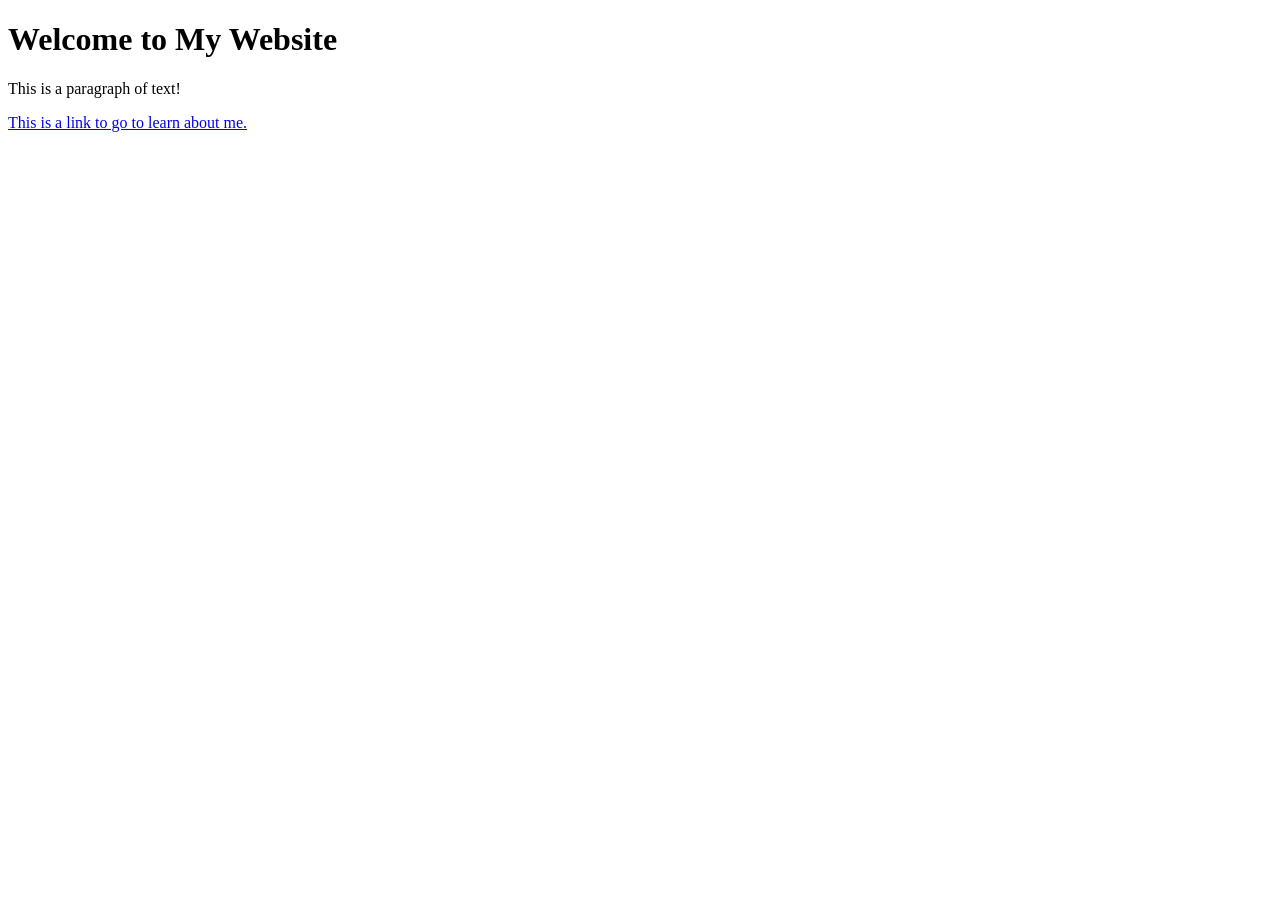
==== index.html @ 2bc2ac02 "Create index.html" ====
<!DOCTYPE html>
<html lang="en">

  <head>
    <meta charset="UTF-8">
    <meta name="viewport" content="width=device-width, initial-scale=1.0">
    <title>My Website</title>
    <link rel="stylesheet" href="./style.css">
  </head>

  <body>

    <main>
      <h1>Welcome to My Website</h1>
      <p>This is a paragraph of text!</p>
      <a href="about.html">This is a link to go to learn about me.</a>
    </main>

  </body>

</html>
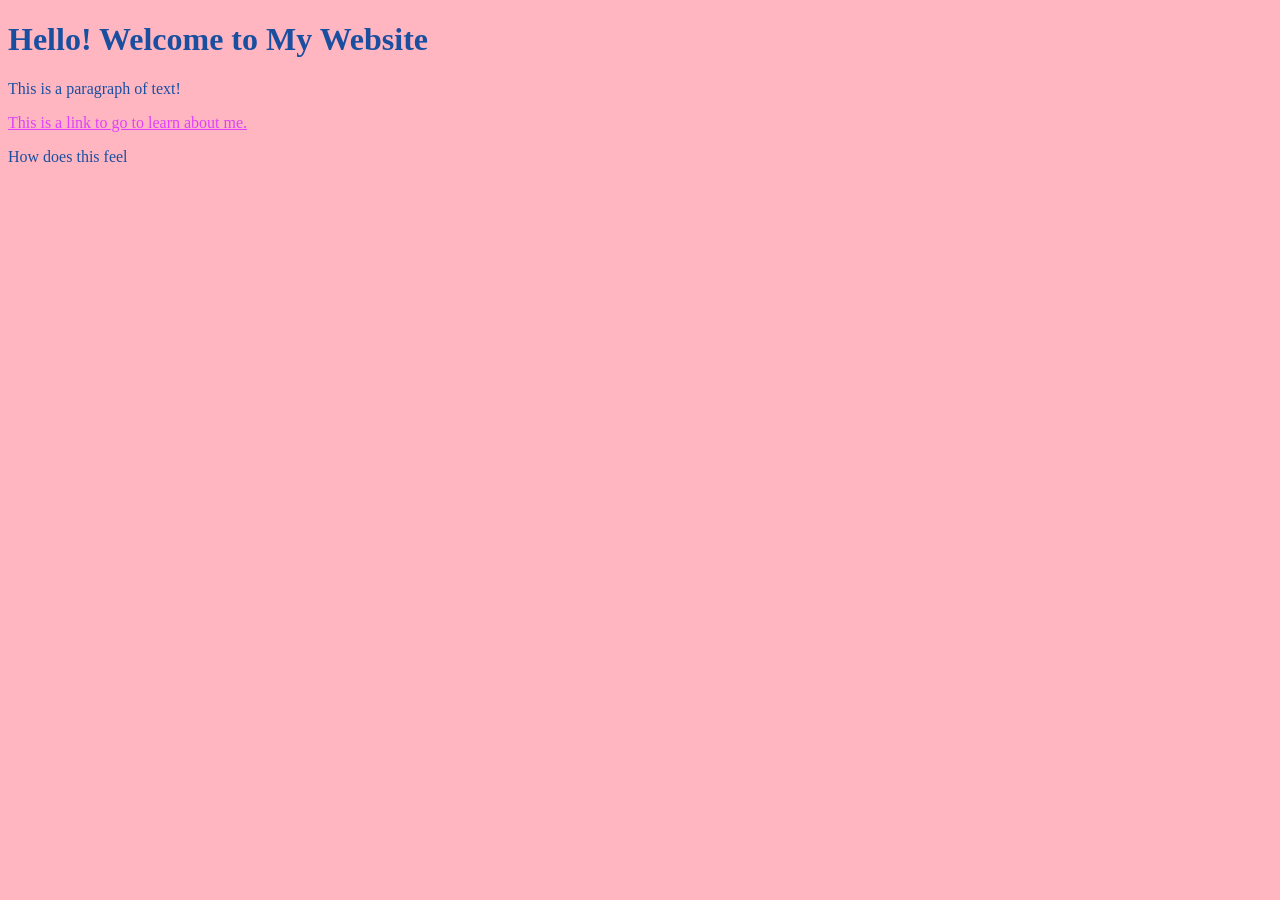
==== commit 83dad627: "change color" ====
--- a/index.html
+++ b/index.html
@@ -6,14 +6,27 @@
     <meta name="viewport" content="width=device-width, initial-scale=1.0">
     <title>My Website</title>
     <link rel="stylesheet" href="./style.css">
+    <style>
+    body {
+      background-color: #ffb6c1;
+      color: #1a4fa0;
+    }
+    h1 {
+      color: #1a4fa0;
+    }
+    a {
+      color: #e040fb;
+    }
+  </style>
   </head>
 
   <body>
 
     <main>
-      <h1>Welcome to My Website</h1>
+      <h1>Hello! Welcome to My Website</h1>
       <p>This is a paragraph of text!</p>
       <a href="about.html">This is a link to go to learn about me.</a>
+      <p>How does this feel</p>
     </main>
 
   </body>
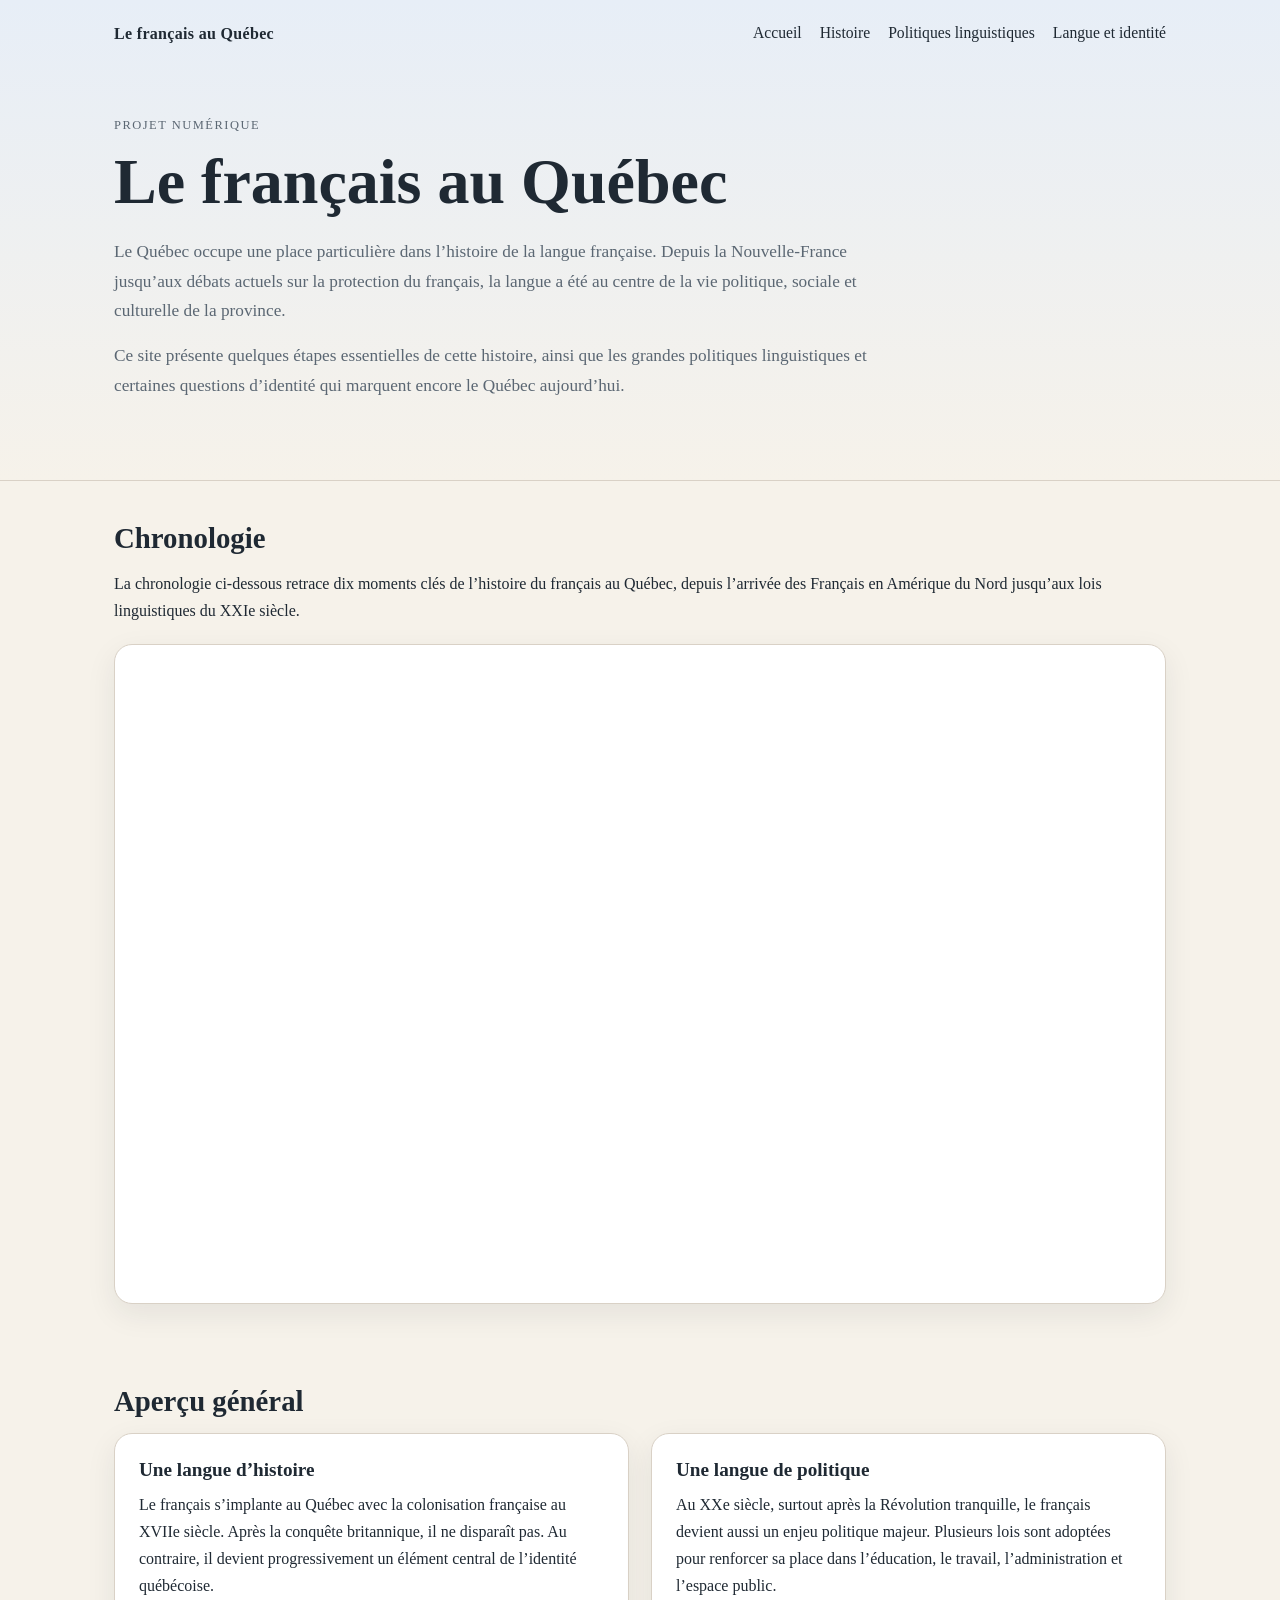
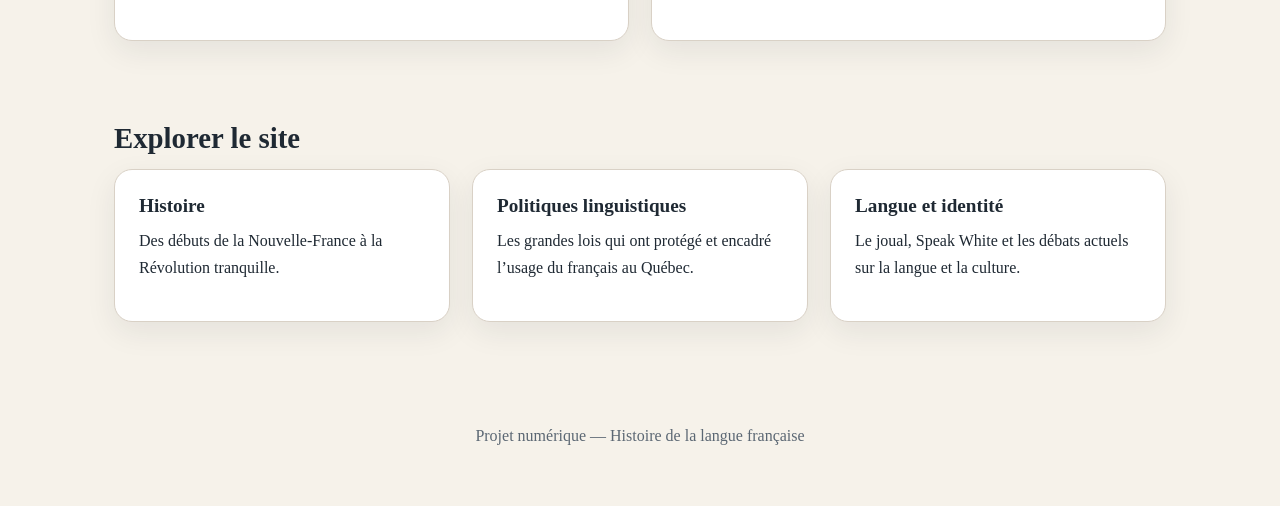
==== commit 7156e790: "Add files via upload" ====
--- a/index.html
+++ b/index.html
@@ -1,34 +1,103 @@
 <!DOCTYPE html>
-<html lang="en">
+<html lang="fr">
+<head>
+  <meta charset="UTF-8">
+  <meta name="viewport" content="width=device-width, initial-scale=1.0">
+  <title>Le français au Québec</title>
+  <link rel="stylesheet" href="style.css">
+</head>
+<body>
+  <header class="hero">
+    <nav class="nav">
+      <div class="logo">Le français au Québec</div>
+      <div class="nav-links">
+        <a href="index.html">Accueil</a>
+        <a href="history.html">Histoire</a>
+        <a href="laws.html">Politiques linguistiques</a>
+        <a href="identity.html">Langue et identité</a>
+      </div>
+    </nav>
 
-  <head>
-    <meta charset="UTF-8">
-    <meta name="viewport" content="width=device-width, initial-scale=1.0">
-    <title>My Website</title>
-    <link rel="stylesheet" href="./style.css">
-    <style>
-    body {
-      background-color: #ffb6c1;
-      color: #1a4fa0;
-    }
-    h1 {
-      color: #1a4fa0;
-    }
-    a {
-      color: #e040fb;
-    }
-  </style>
-  </head>
+    <section class="hero-content">
+      <p class="eyebrow">Projet numérique</p>
+      <h1>Le français au Québec</h1>
+      <p class="lead">
+        Le Québec occupe une place particulière dans l’histoire de la langue française.
+        Depuis la Nouvelle-France jusqu’aux débats actuels sur la protection du français,
+        la langue a été au centre de la vie politique, sociale et culturelle de la province.
+      </p>
+      <p class="lead">
+        Ce site présente quelques étapes essentielles de cette histoire, ainsi que les
+        grandes politiques linguistiques et certaines questions d’identité qui marquent
+        encore le Québec aujourd’hui.
+      </p>
+    </section>
+  </header>
 
-  <body>
+  <main class="container">
+    <section class="section">
+      <h2>Chronologie</h2>
+      <p>
+        La chronologie ci-dessous retrace dix moments clés de l’histoire du français au Québec,
+        depuis l’arrivée des Français en Amérique du Nord jusqu’aux lois linguistiques du XXIe siècle.
+      </p>
+      <div class="timeline-wrapper">
+        <iframe
+          src="https://cdn.knightlab.com/libs/timeline3/latest/embed/index.html?source=v2%3A2PACX-1vSeWuGALrEQYOXce-Tb18Y2PKePK5PTrKx1ULPWU48hiLSsXmXn-WdGXW_MtdVr1s-YA1Sh1IPHavI-&font=Default&lang=fr&initial_zoom=2&width=100%25&height=650"
+          width="100%"
+          height="650"
+          webkitallowfullscreen
+          mozallowfullscreen
+          allowfullscreen
+          frameborder="0"
+          title="Chronologie du français au Québec">
+        </iframe>
+      </div>
+    </section>
 
-    <main>
-      <h1>Hello! Welcome to My Website</h1>
-      <p>This is a paragraph of text!</p>
-      <a href="about.html">This is a link to go to learn about me.</a>
-      <p>How does this feel</p>
-    </main>
+    <section class="section">
+      <h2>Aperçu général</h2>
+      <div class="grid two">
+        <article class="card">
+          <h3>Une langue d’histoire</h3>
+          <p>
+            Le français s’implante au Québec avec la colonisation française au XVIIe siècle.
+            Après la conquête britannique, il ne disparaît pas. Au contraire, il devient
+            progressivement un élément central de l’identité québécoise.
+          </p>
+        </article>
+        <article class="card">
+          <h3>Une langue de politique</h3>
+          <p>
+            Au XXe siècle, surtout après la Révolution tranquille, le français devient
+            aussi un enjeu politique majeur. Plusieurs lois sont adoptées pour renforcer
+            sa place dans l’éducation, le travail, l’administration et l’espace public.
+          </p>
+        </article>
+      </div>
+    </section>
 
-  </body>
+    <section class="section">
+      <h2>Explorer le site</h2>
+      <div class="grid three">
+        <a class="card link-card" href="history.html">
+          <h3>Histoire</h3>
+          <p>Des débuts de la Nouvelle-France à la Révolution tranquille.</p>
+        </a>
+        <a class="card link-card" href="laws.html">
+          <h3>Politiques linguistiques</h3>
+          <p>Les grandes lois qui ont protégé et encadré l’usage du français au Québec.</p>
+        </a>
+        <a class="card link-card" href="identity.html">
+          <h3>Langue et identité</h3>
+          <p>Le joual, Speak White et les débats actuels sur la langue et la culture.</p>
+        </a>
+      </div>
+    </section>
+  </main>
 
+  <footer class="footer">
+    <p>Projet numérique — Histoire de la langue française</p>
+  </footer>
+</body>
 </html>
--- a/style.css
+++ b/style.css
@@ -0,0 +1,167 @@
+:root {
+  --bg: #f6f2ea;
+  --surface: #ffffff;
+  --text: #1f2933;
+  --muted: #5b6773;
+  --accent: #1f4f8a;
+  --border: #d9d1c6;
+  --shadow: 0 10px 30px rgba(31, 41, 51, 0.08);
+  --radius: 18px;
+  --max: 1100px;
+}
+
+* { box-sizing: border-box; }
+
+body {
+  margin: 0;
+  font-family: Georgia, "Times New Roman", serif;
+  color: var(--text);
+  background: var(--bg);
+  line-height: 1.7;
+}
+
+a {
+  color: var(--accent);
+  text-decoration: none;
+}
+
+a:hover { text-decoration: underline; }
+
+.hero,
+.page-header {
+  background: linear-gradient(180deg, #e7eef7 0%, #f6f2ea 100%);
+  border-bottom: 1px solid var(--border);
+}
+
+.nav {
+  max-width: var(--max);
+  margin: 0 auto;
+  padding: 20px 24px;
+  display: flex;
+  justify-content: space-between;
+  gap: 20px;
+  align-items: center;
+}
+
+.logo {
+  font-weight: 700;
+  letter-spacing: 0.02em;
+}
+
+.nav-links {
+  display: flex;
+  gap: 18px;
+  flex-wrap: wrap;
+}
+
+.nav-links a {
+  color: var(--text);
+  font-size: 0.98rem;
+}
+
+.hero-content,
+.container {
+  max-width: var(--max);
+  margin: 0 auto;
+  padding: 0 24px;
+}
+
+.hero-content {
+  padding-top: 48px;
+  padding-bottom: 64px;
+}
+
+.container.narrow { max-width: 820px; }
+
+.eyebrow {
+  text-transform: uppercase;
+  letter-spacing: 0.12em;
+  font-size: 0.78rem;
+  color: var(--muted);
+  margin-bottom: 8px;
+}
+
+h1, h2, h3 {
+  line-height: 1.2;
+  margin-top: 0;
+}
+
+h1 {
+  font-size: clamp(2.2rem, 5vw, 4rem);
+  margin-bottom: 16px;
+}
+
+h2 {
+  font-size: 1.8rem;
+  margin-bottom: 14px;
+}
+
+h3 {
+  font-size: 1.2rem;
+  margin-bottom: 10px;
+}
+
+.lead {
+  font-size: 1.08rem;
+  color: var(--muted);
+  max-width: 760px;
+}
+
+.section { padding: 40px 0; }
+
+.timeline-wrapper {
+  margin-top: 20px;
+  background: var(--surface);
+  border: 1px solid var(--border);
+  border-radius: var(--radius);
+  box-shadow: var(--shadow);
+  overflow: hidden;
+}
+
+.grid {
+  display: grid;
+  gap: 22px;
+}
+
+.grid.two { grid-template-columns: repeat(2, minmax(0, 1fr)); }
+.grid.three { grid-template-columns: repeat(3, minmax(0, 1fr)); }
+
+.card {
+  background: var(--surface);
+  border: 1px solid var(--border);
+  border-radius: var(--radius);
+  padding: 24px;
+  box-shadow: var(--shadow);
+}
+
+.link-card {
+  color: var(--text);
+  transition: transform 0.18s ease, box-shadow 0.18s ease;
+}
+
+.link-card:hover {
+  text-decoration: none;
+  transform: translateY(-3px);
+  box-shadow: 0 16px 34px rgba(31, 41, 51, 0.12);
+}
+
+.footer {
+  margin-top: 32px;
+  padding: 28px 24px 40px;
+  text-align: center;
+  color: var(--muted);
+}
+
+p { margin: 0 0 16px; }
+
+@media (max-width: 820px) {
+  .grid.two,
+  .grid.three { grid-template-columns: 1fr; }
+
+  .nav {
+    flex-direction: column;
+    align-items: flex-start;
+  }
+
+  h1 { font-size: 2.4rem; }
+}
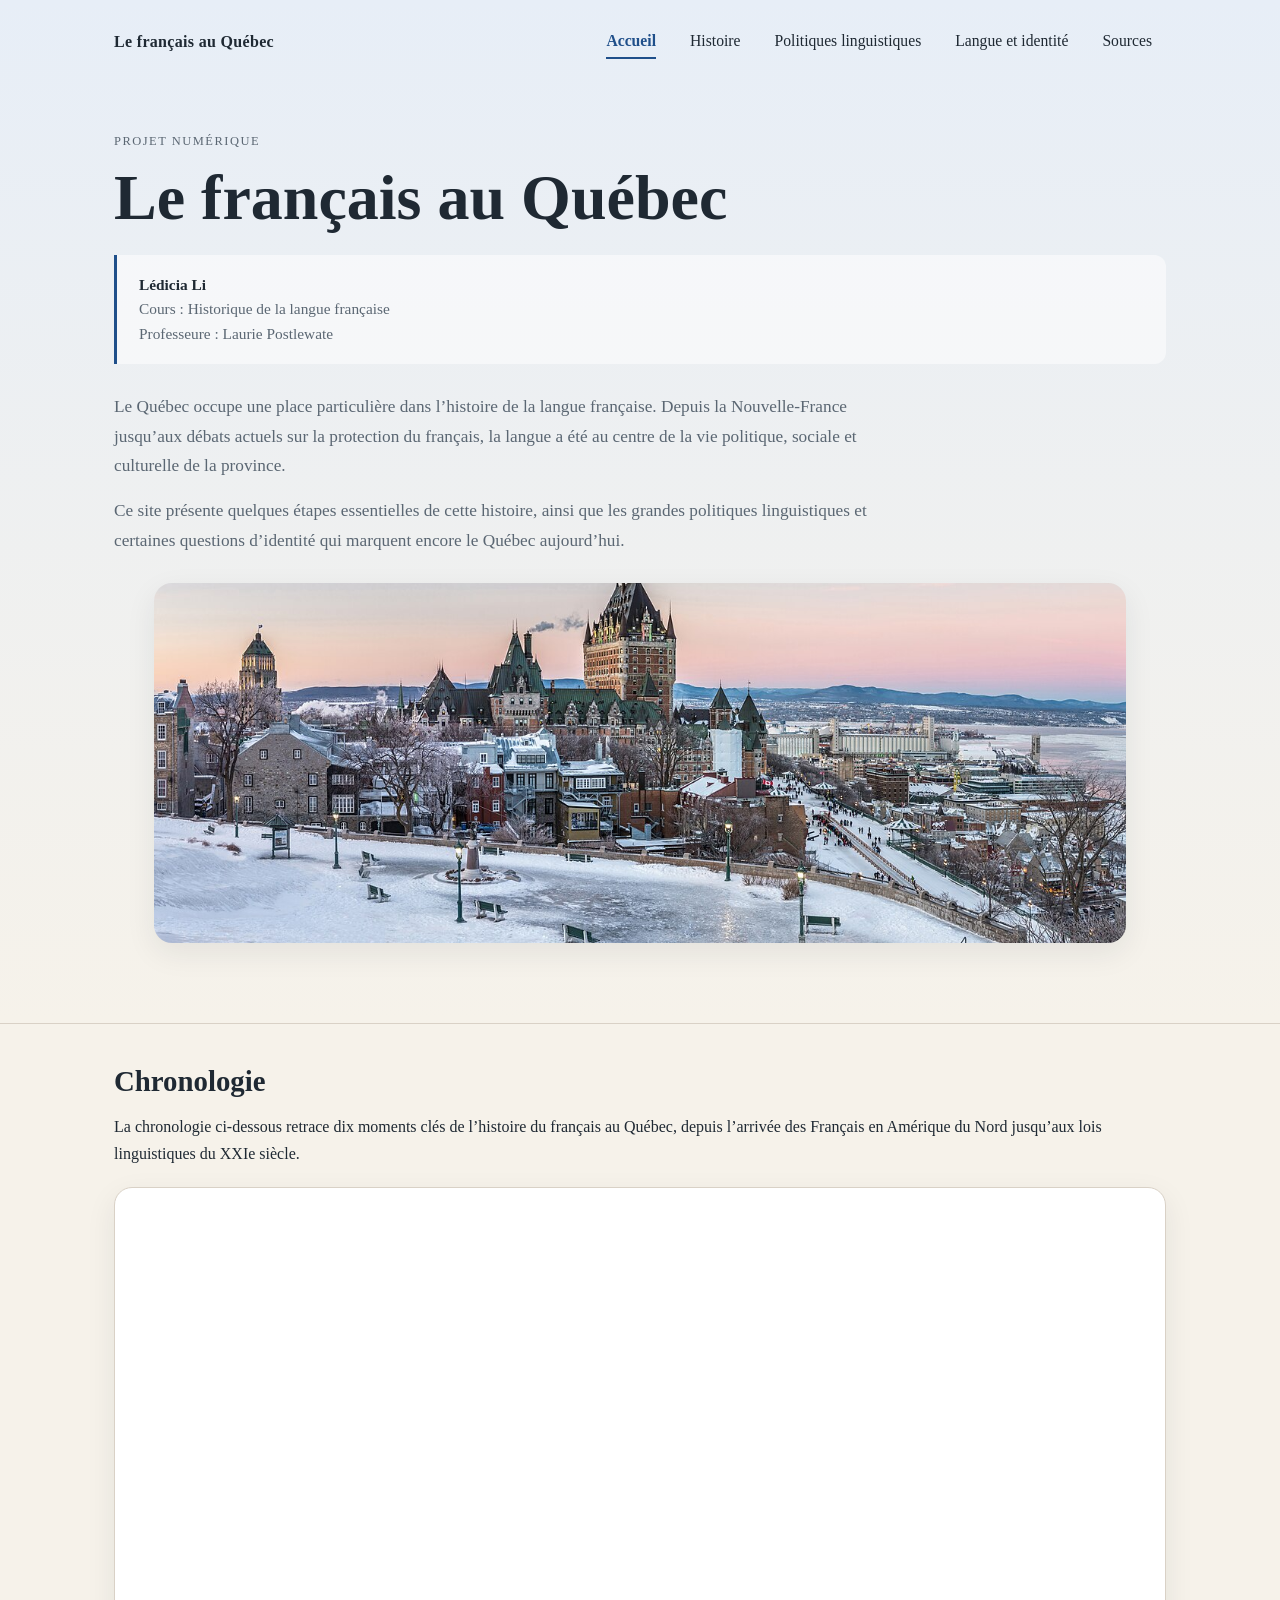
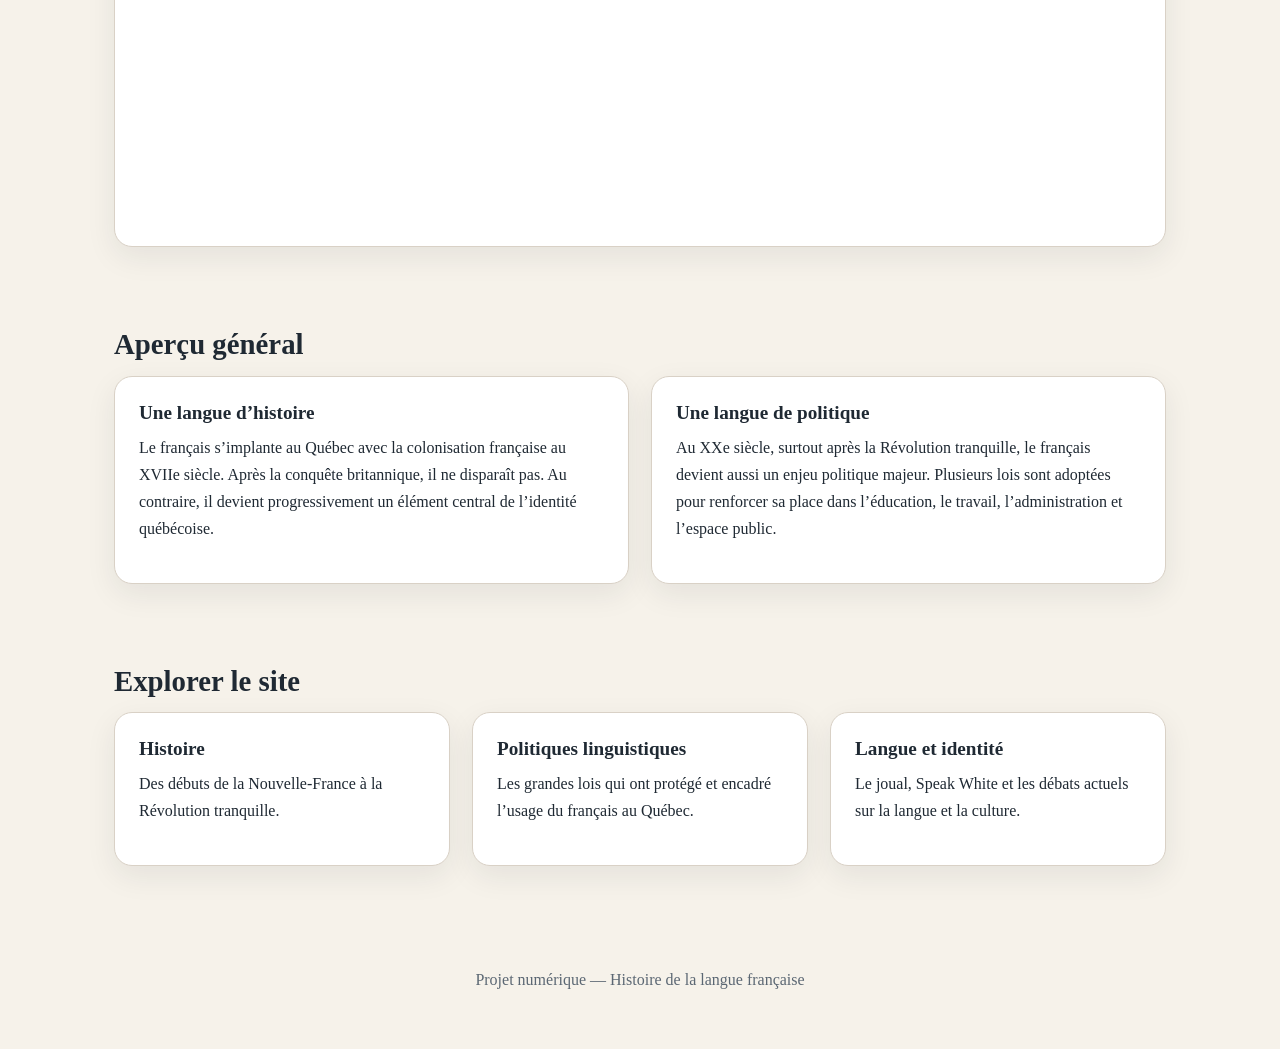
==== commit bed19cb7: "Redesign UI and add content: images, sources page, grid layout, byline - Add images directory with 6" ====
--- a/index.html
+++ b/index.html
@@ -11,16 +11,22 @@
     <nav class="nav">
       <div class="logo">Le français au Québec</div>
       <div class="nav-links">
-        <a href="index.html">Accueil</a>
+        <a href="index.html" class="active">Accueil</a>
         <a href="history.html">Histoire</a>
         <a href="laws.html">Politiques linguistiques</a>
         <a href="identity.html">Langue et identité</a>
+        <a href="sources.html">Sources</a>
       </div>
     </nav>
 
     <section class="hero-content">
       <p class="eyebrow">Projet numérique</p>
       <h1>Le français au Québec</h1>
+      <div class="byline">
+        <p><strong>Lédicia Li</strong></p>
+        <p>Cours : Historique de la langue française</p>
+        <p>Professeure : Laurie Postlewate</p>
+      </div>
       <p class="lead">
         Le Québec occupe une place particulière dans l’histoire de la langue française.
         Depuis la Nouvelle-France jusqu’aux débats actuels sur la protection du français,
@@ -31,6 +37,9 @@
         grandes politiques linguistiques et certaines questions d’identité qui marquent
         encore le Québec aujourd’hui.
       </p>
+      <figure class="hero-figure">
+        <img src="images/quebec-city.jpg" alt="Le Château Frontenac dans le Vieux-Québec">
+      </figure>
     </section>
   </header>
 
--- a/style.css
+++ b/style.css
@@ -4,6 +4,7 @@
   --text: #1f2933;
   --muted: #5b6773;
   --accent: #1f4f8a;
+  --accent-soft: #e7eef7;
   --border: #d9d1c6;
   --shadow: 0 10px 30px rgba(31, 41, 51, 0.08);
   --radius: 18px;
@@ -50,13 +51,49 @@
 
 .nav-links {
   display: flex;
-  gap: 18px;
+  gap: 6px;
   flex-wrap: wrap;
 }
 
 .nav-links a {
   color: var(--text);
   font-size: 0.98rem;
+  position: relative;
+  padding: 8px 14px;
+  border-radius: 8px;
+  transition: background-color 0.2s ease, color 0.2s ease;
+}
+
+.nav-links a::after {
+  content: "";
+  position: absolute;
+  left: 14px;
+  right: 14px;
+  bottom: 4px;
+  height: 2px;
+  background: var(--accent);
+  transform: scaleX(0);
+  transform-origin: left center;
+  transition: transform 0.25s ease;
+}
+
+.nav-links a:hover {
+  text-decoration: none;
+  background-color: var(--accent-soft);
+  color: var(--accent);
+}
+
+.nav-links a:hover::after {
+  transform: scaleX(1);
+}
+
+.nav-links a.active {
+  color: var(--accent);
+  font-weight: 700;
+}
+
+.nav-links a.active::after {
+  transform: scaleX(1);
 }
 
 .hero-content,
@@ -89,6 +126,10 @@
 h1 {
   font-size: clamp(2.2rem, 5vw, 4rem);
   margin-bottom: 16px;
+}
+
+.page-header h1 {
+  font-size: clamp(1.7rem, 3.4vw, 2.6rem);
 }
 
 h2 {
@@ -136,13 +177,120 @@
 
 .link-card {
   color: var(--text);
-  transition: transform 0.18s ease, box-shadow 0.18s ease;
+  position: relative;
+  transition: transform 0.2s ease, box-shadow 0.2s ease, border-color 0.2s ease;
+}
+
+.link-card::after {
+  content: "→";
+  position: absolute;
+  right: 24px;
+  bottom: 24px;
+  font-size: 1.4rem;
+  color: var(--accent);
+  opacity: 0;
+  transform: translateX(-6px);
+  transition: opacity 0.2s ease, transform 0.2s ease;
 }
 
 .link-card:hover {
   text-decoration: none;
-  transform: translateY(-3px);
-  box-shadow: 0 16px 34px rgba(31, 41, 51, 0.12);
+  transform: translateY(-4px);
+  box-shadow: 0 18px 36px rgba(31, 41, 51, 0.14);
+  border-color: var(--accent);
+}
+
+.link-card:hover::after {
+  opacity: 1;
+  transform: translateX(0);
+}
+
+.figure {
+  margin: 0;
+}
+
+.figure img {
+  display: block;
+  width: 100%;
+  height: auto;
+  border-radius: var(--radius);
+  border: 1px solid var(--border);
+  box-shadow: var(--shadow);
+}
+
+.figure figcaption {
+  margin-top: 10px;
+  font-size: 0.88rem;
+  color: var(--muted);
+  font-style: italic;
+  text-align: center;
+  line-height: 1.5;
+}
+
+.figure.full {
+  margin: 28px 0 0;
+}
+
+.content-grid {
+  display: grid;
+  gap: 32px;
+  align-items: start;
+}
+
+.content-grid.figure-right {
+  grid-template-columns: minmax(0, 1fr) 260px;
+}
+
+.content-grid.figure-left {
+  grid-template-columns: 260px minmax(0, 1fr);
+}
+
+.content-grid .content-text > p:last-child { margin-bottom: 0; }
+
+.byline {
+  margin: 18px 0 28px;
+  padding: 18px 22px;
+  border-left: 3px solid var(--accent);
+  background: rgba(255, 255, 255, 0.55);
+  border-radius: 0 12px 12px 0;
+  font-size: 0.96rem;
+  color: var(--muted);
+  line-height: 1.6;
+}
+
+.byline p { margin: 0; }
+.byline strong { color: var(--text); }
+
+.hero-figure {
+  margin-top: 28px;
+}
+
+.hero-figure img {
+  display: block;
+  width: 100%;
+  height: 360px;
+  object-fit: cover;
+  border-radius: var(--radius);
+  box-shadow: var(--shadow);
+}
+
+.sources-list {
+  list-style: none;
+  padding: 0;
+  margin: 0;
+}
+
+.sources-list li {
+  padding: 18px 0;
+  border-bottom: 1px solid var(--border);
+  font-size: 0.98rem;
+  line-height: 1.65;
+}
+
+.sources-list li:last-child { border-bottom: none; }
+
+.sources-list a {
+  word-break: break-word;
 }
 
 .footer {
@@ -164,4 +312,11 @@
   }
 
   h1 { font-size: 2.4rem; }
-}
+
+  .content-grid.figure-right,
+  .content-grid.figure-left {
+    grid-template-columns: 1fr;
+  }
+
+  .hero-figure img { height: 220px; }
+}
